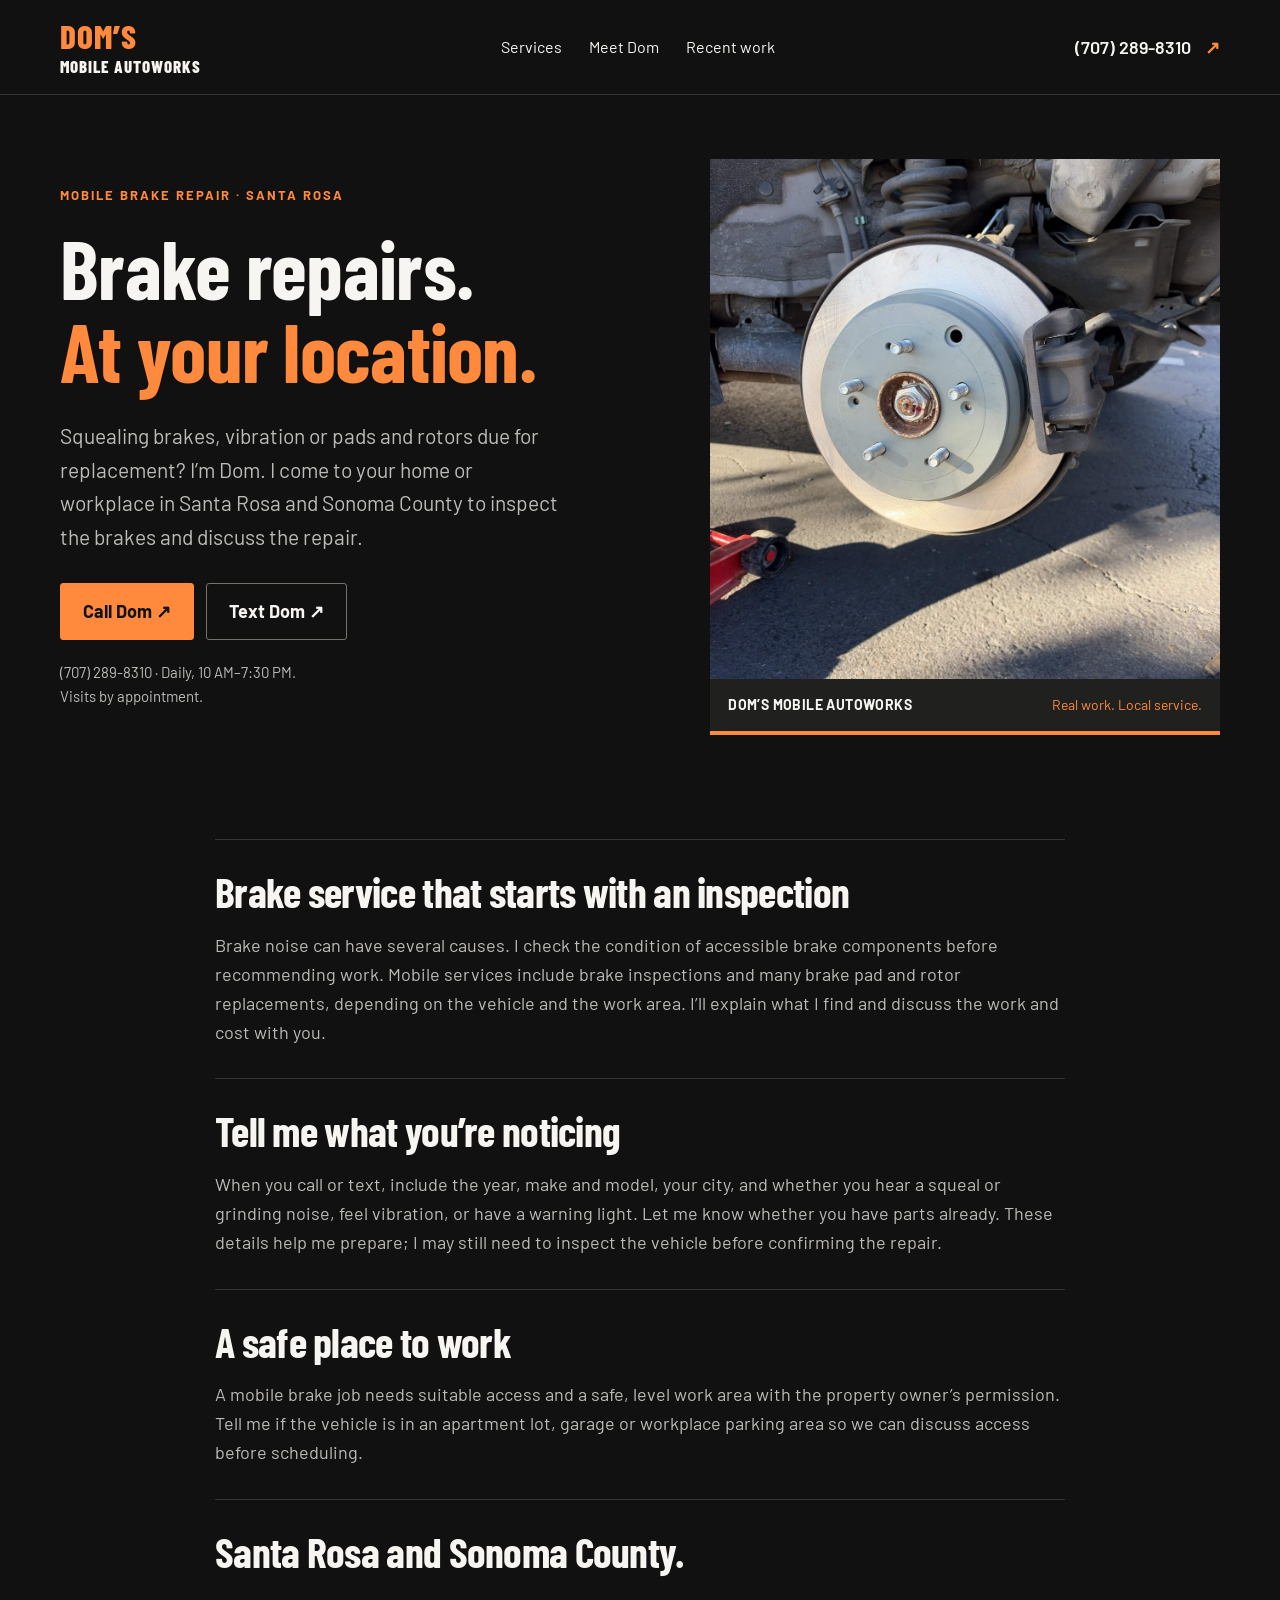
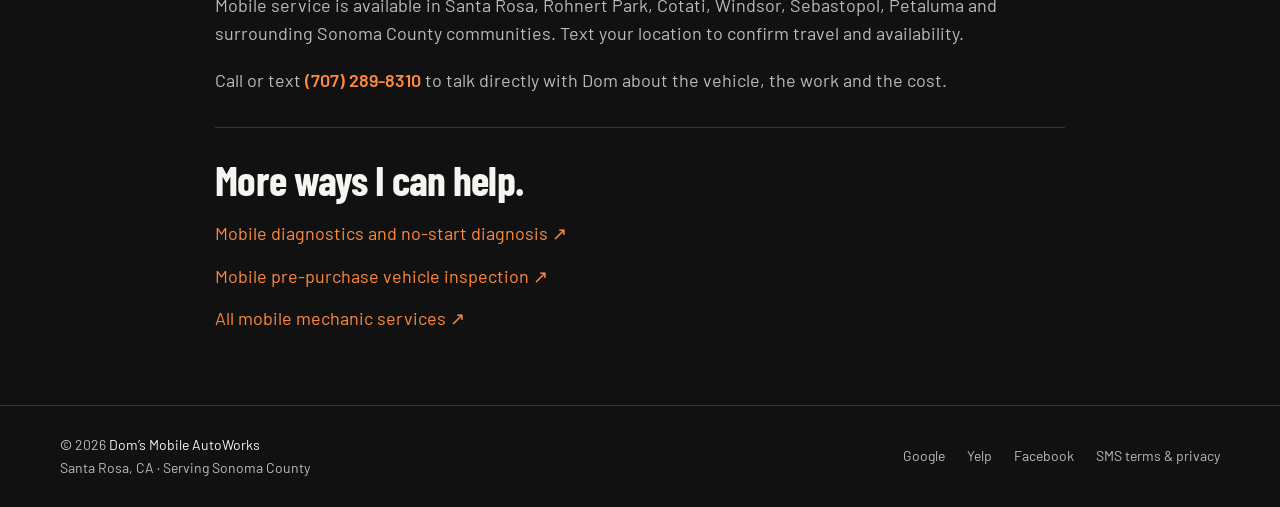
==== mobile-brake-repair-santa-rosa.html @ 8b66ed4b "Improve local service SEO and enable Search Console verification" ====
<!doctype html>
<html lang="en">
<head>
  <meta charset="utf-8">
  <meta name="viewport" content="width=device-width, initial-scale=1">
  <title>Mobile Brake Repair in Santa Rosa | Dom’s Mobile AutoWorks</title>
  <meta name="description" content="Mobile brake inspections, pads and rotor replacement in Santa Rosa and Sonoma County. Dom comes to your home or workplace. Call or text (707) 289-8310.">
  <link rel="canonical" href="https://domsmobileautoworks.com/mobile-brake-repair-santa-rosa.html">
  <meta name="theme-color" content="#111111">
  <meta name="robots" content="index, follow, max-image-preview:large">
  <meta property="og:type" content="website">
  <meta property="og:site_name" content="Dom’s Mobile AutoWorks">
  <meta property="og:title" content="Mobile Brake Repair in Santa Rosa | Dom’s Mobile AutoWorks">
  <meta property="og:description" content="Mobile brake inspections, pads and rotor replacement in Santa Rosa and Sonoma County. Dom comes to your home or workplace. Call or text (707) 289-8310.">
  <meta property="og:url" content="https://domsmobileautoworks.com/mobile-brake-repair-santa-rosa.html">
  <meta property="og:image" content="https://domsmobileautoworks.com/photos/brakes-after.jpg">
  <meta property="og:image:alt" content="A new rear brake rotor installed during Dom’s on-site Honda brake repair">
  <meta name="twitter:card" content="summary_large_image">
  <link rel="preconnect" href="https://fonts.googleapis.com">
  <link rel="preconnect" href="https://fonts.gstatic.com" crossorigin>
  <link href="https://fonts.googleapis.com/css2?family=Barlow+Condensed:wght@600;700;800&family=Barlow:wght@400;500;600;700&display=swap" rel="stylesheet">
  <link rel="stylesheet" href="styles.css">
  <script type="application/ld+json">
{
  "@context": "https://schema.org",
  "@type": "AutoRepair",
  "@id": "https://domsmobileautoworks.com/#business",
  "name": "Dom’s Mobile AutoWorks",
  "url": "https://domsmobileautoworks.com/",
  "telephone": "+17072898310",
  "image": "https://domsmobileautoworks.com/photos/dom-at-work.jpg",
  "foundingDate": "2025",
  "description": "Mobile automotive diagnostics and repairs at your location in Santa Rosa and Sonoma County.",
  "address": {
    "@type": "PostalAddress",
    "addressLocality": "Santa Rosa",
    "addressRegion": "CA",
    "addressCountry": "US"
  },
  "areaServed": [
    "Santa Rosa",
    "Sonoma County",
    "Rohnert Park",
    "Cotati",
    "Petaluma",
    "Windsor",
    "Sebastopol"
  ],
  "sameAs": [
    "https://www.yelp.com/biz/doms-mobile-autoworks-santa-rosa",
    "https://www.facebook.com/61595489049668",
    "https://www.google.com/maps/place/Dom's+Mobile+AutoWorks/data=!4m2!3m1!1s0x0:0x37c540a31453d861"
  ],
  "hasOfferCatalog": {
    "@type": "OfferCatalog",
    "name": "Mobile mechanic services",
    "itemListElement": [
      {
        "@type": "Offer",
        "itemOffered": {
          "@type": "Service",
          "name": "Vehicle diagnostics and no-start diagnosis"
        }
      },
      {
        "@type": "Offer",
        "itemOffered": {
          "@type": "Service",
          "name": "Brake repair"
        }
      },
      {
        "@type": "Offer",
        "itemOffered": {
          "@type": "Service",
          "name": "Battery, starter and alternator testing and replacement"
        }
      },
      {
        "@type": "Offer",
        "itemOffered": {
          "@type": "Service",
          "name": "Cooling system repair"
        }
      },
      {
        "@type": "Offer",
        "itemOffered": {
          "@type": "Service",
          "name": "Suspension and steering repair"
        }
      },
      {
        "@type": "Offer",
        "itemOffered": {
          "@type": "Service",
          "name": "Tune-ups and maintenance"
        }
      },
      {
        "@type": "Offer",
        "itemOffered": {
          "@type": "Service",
          "name": "Pre-purchase vehicle inspection"
        }
      }
    ]
  },
  "email": "booking@domsmobileautoworks.com",
  "hasMap": "https://www.google.com/maps/place/Dom's+Mobile+AutoWorks/data=!4m2!3m1!1s0x0:0x37c540a31453d861",
  "openingHoursSpecification": [
    {
      "@type": "OpeningHoursSpecification",
      "dayOfWeek": [
        "Monday",
        "Tuesday",
        "Wednesday",
        "Thursday",
        "Friday",
        "Saturday",
        "Sunday"
      ],
      "opens": "10:00",
      "closes": "19:30"
    }
  ]
}
  </script>

<script type="application/ld+json">{"@context": "https://schema.org", "@type": "Service", "@id": "https://domsmobileautoworks.com/mobile-brake-repair-santa-rosa.html#service", "name": "Mobile brake inspection and repair", "serviceType": "Mobile brake inspection and repair", "url": "https://domsmobileautoworks.com/mobile-brake-repair-santa-rosa.html", "provider": {"@id": "https://domsmobileautoworks.com/#business"}, "areaServed": ["Santa Rosa", "Sonoma County", "Rohnert Park", "Cotati", "Petaluma", "Windsor", "Sebastopol"], "description": "Mobile brake inspections, pads and rotor replacement in Santa Rosa and Sonoma County. Dom comes to your home or workplace. Call or text (707) 289-8310."}</script>
</head>
<body>
  <a class="skip-link" href="#main">Skip to content</a>
  <header class="site-header"><div class="container nav">
    <a class="brand" href="/" aria-label="Dom’s Mobile AutoWorks home"><span>DOM’S</span><span>MOBILE AUTOWORKS</span></a>
    <nav aria-label="Main navigation"><a href="/#services">Services</a><a href="/#about">Meet Dom</a><a href="/#work">Recent work</a></nav>
    <a class="header-call" href="tel:+17072898310">(707) 289-8310 <span aria-hidden="true">↗</span></a>
  </div></header>
  <main id="main">
    <section class="hero container" aria-labelledby="hero-title">
      <div class="hero-copy"><p class="eyebrow">MOBILE BRAKE REPAIR · SANTA ROSA</p><h1 id="hero-title">Brake repairs.<br><span>At your location.</span></h1><p class="intro">Squealing brakes, vibration or pads and rotors due for replacement? I’m Dom. I come to your home or workplace in Santa Rosa and Sonoma County to inspect the brakes and discuss the repair.</p><div class="actions"><a class="button primary" href="tel:+17072898310">Call Dom ↗</a><a class="button secondary" href="sms:+17072898310">Text Dom ↗</a></div><p class="hero-note">(707) 289-8310 · Daily, 10 AM–7:30 PM.<br>Visits by appointment.</p></div>
      <figure class="hero-photo"><img src="photos/brakes-after.jpg" alt="A new rear brake rotor installed during Dom’s on-site Honda brake repair" width="1200" height="1600" fetchpriority="high"><figcaption><span>DOM’S MOBILE AUTOWORKS</span><span>Real work. Local service.</span></figcaption></figure>
    </section>
    <div class="service-detail container"><section><h2>Brake service that starts with an inspection</h2><p>Brake noise can have several causes. I check the condition of accessible brake components before recommending work. Mobile services include brake inspections and many brake pad and rotor replacements, depending on the vehicle and the work area. I’ll explain what I find and discuss the work and cost with you.</p></section><section><h2>Tell me what you’re noticing</h2><p>When you call or text, include the year, make and model, your city, and whether you hear a squeal or grinding noise, feel vibration, or have a warning light. Let me know whether you have parts already. These details help me prepare; I may still need to inspect the vehicle before confirming the repair.</p></section><section><h2>A safe place to work</h2><p>A mobile brake job needs suitable access and a safe, level work area with the property owner’s permission. Tell me if the vehicle is in an apartment lot, garage or workplace parking area so we can discuss access before scheduling.</p></section>
      <section><h2>Santa Rosa and Sonoma County.</h2><p>Mobile service is available in Santa Rosa, Rohnert Park, Cotati, Windsor, Sebastopol, Petaluma and surrounding Sonoma County communities. Text your location to confirm travel and availability.</p><p>Call or text <a class="text-link" href="tel:+17072898310">(707) 289-8310</a> to talk directly with Dom about the vehicle, the work and the cost.</p></section>
      <nav class="related-services" aria-label="More mobile mechanic services"><h2>More ways I can help.</h2><a href="mobile-diagnostics-santa-rosa.html">Mobile diagnostics and no-start diagnosis ↗</a><a href="pre-purchase-inspection-sonoma-county.html">Mobile pre-purchase vehicle inspection ↗</a><a href="/#services">All mobile mechanic services ↗</a></nav>
    </div>
  </main>
  <footer class="site-footer"><div class="container footer-inner"><p>© <span id="year">2026</span> Dom’s Mobile AutoWorks<br><span>Santa Rosa, CA · Serving Sonoma County</span></p><div><a href="https://www.google.com/maps/place/Dom&#x27;s+Mobile+AutoWorks/data=!4m2!3m1!1s0x0:0x37c540a31453d861">Google</a><a href="https://www.yelp.com/biz/doms-mobile-autoworks-santa-rosa">Yelp</a><a href="https://www.facebook.com/61595489049668">Facebook</a><a href="sms-terms.html">SMS terms &amp; privacy</a></div></div></footer>
  <nav class="mobile-contact" aria-label="Call or text Dom"><a href="tel:+17072898310">Call Dom</a><a href="sms:+17072898310">Text Dom</a></nav>

</body>
</html>
---- styles.css ----
:root{color-scheme:dark;--bg:#111;--panel:#1a1a1a;--ink:#f7f5f1;--muted:#bdbbb7;--orange:#ff8a3d;--line:#383633;--max:1160px}
*,*::before,*::after{box-sizing:border-box}
html{scroll-behavior:smooth;scroll-padding-top:105px}
body{margin:0;background:var(--bg);color:var(--ink);font:18px/1.6 'Barlow',Arial,sans-serif}
a{color:inherit;text-decoration:none}a:hover{text-decoration:underline;text-underline-offset:5px}
img{display:block;max-width:100%;height:auto}figure,p,h1,h2,h3{margin:0}p+p{margin-top:18px}
:focus-visible{outline:3px solid var(--orange);outline-offset:5px}
.container{width:min(var(--max),calc(100% - 80px));margin-inline:auto}
.skip-link{position:fixed;top:12px;left:12px;z-index:20;background:var(--orange);color:#111;padding:12px;transform:translateY(-160%)}.skip-link:focus{transform:none}
.site-header{border-bottom:1px solid var(--line);background:var(--bg);position:sticky;top:0;z-index:10}
.nav{min-height:94px;display:flex;align-items:center;justify-content:space-between;gap:28px}
.brand{display:flex;flex-direction:column;font-family:'Barlow Condensed',Impact,sans-serif;font-weight:800;line-height:1;text-decoration:none!important;flex-shrink:0}
.brand span:first-child{color:var(--orange);font-size:33px;letter-spacing:1px}.brand span:last-child{font-size:17px;letter-spacing:1px;margin-top:5px}
.nav nav{display:flex;gap:27px;font-size:16px}.nav nav a{padding:12px 0}
.header-call{font-weight:600;font-size:18px;white-space:nowrap}.header-call span{color:var(--orange);margin-left:10px}
.hero{display:grid;grid-template-columns:1.15fr 1fr;align-items:center;gap:64px;padding-block:64px 72px}
.eyebrow{font-size:13px;line-height:1.5;letter-spacing:2px;font-weight:700;color:var(--orange);margin-bottom:20px;display:flex;align-items:center;gap:12px}
.short-line{display:inline-block;width:28px;height:2px;background:var(--orange);flex-shrink:0}
h1,h2{font-family:'Barlow Condensed',Impact,sans-serif;font-weight:700;line-height:1.02;letter-spacing:-.7px}h1{font-size:clamp(62px,6.4vw,87px)}h1 span,.contact h2 span{color:var(--orange)}h2{font-size:clamp(40px,4.5vw,58px)}h3{font-size:22px;line-height:1.25;font-weight:600}
.intro{font-size:21px;line-height:1.6;color:var(--muted);max-width:510px;margin-top:26px}
.actions{display:flex;flex-wrap:wrap;gap:12px;margin-top:30px}
.button{display:flex;align-items:center;justify-content:space-between;gap:28px;min-height:56px;padding:13px 22px;font-size:18px;font-weight:700;border:1px solid var(--orange);border-radius:3px;transition:background .15s}
.button:hover{text-decoration:none}.primary{background:var(--orange);color:#111}.primary:hover{background:#ffab73}.secondary{color:var(--ink);border-color:#77716b}.secondary:hover{background:#292623}
.hero-note{font-size:15px;color:var(--muted);margin-top:20px;max-width:390px}
.hero-photo{position:relative;border-bottom:4px solid var(--orange)}.hero-photo img{width:100%;height:520px;object-fit:cover;object-position:50% 65%}
.hero-photo figcaption{background:#20201f;padding:15px 18px;font-size:14px;display:flex;justify-content:space-between;gap:12px}.hero-photo figcaption span:first-child{font-weight:700;letter-spacing:.4px}.hero-photo figcaption span:last-child{color:var(--orange)}
.section{padding-block:76px}.services,.work{background:var(--panel);border-block:1px solid var(--line)}
.section-heading{display:flex;align-items:flex-end;justify-content:space-between;gap:40px;margin-bottom:36px}.section-heading .eyebrow{margin-bottom:12px}.section-heading>p{color:var(--muted);font-size:17px;max-width:370px}
.service-list{display:grid;grid-template-columns:1fr 1fr;column-gap:56px}.service-list article{border-top:1px solid #48443e;display:flex;gap:18px;padding-block:25px}.service-number{font-size:14px;color:var(--orange);font-weight:600;margin-top:3px}.service-list p{color:var(--muted);font-size:17px;max-width:420px;margin-top:8px}.service-note{color:var(--muted);font-size:16px;border-top:1px solid var(--line);padding-top:24px;margin-top:8px;max-width:850px}
.about{display:grid;grid-template-columns:1fr 1.05fr;gap:76px;align-items:center}.about-photo img{width:100%;height:440px;object-fit:cover;object-position:50% 73%}.about-photo figcaption{font-size:14px;color:var(--muted);margin-top:12px}.about-copy h2{margin-bottom:24px}.about-copy p:not(.eyebrow){color:var(--muted)}.text-link{display:inline-block;color:var(--orange);font-weight:600;margin-top:22px}.text-link span{margin-left:10px}
.work-grid{display:grid;grid-template-columns:1fr 1fr;gap:24px}.work-grid img{width:100%;height:340px;object-fit:cover;object-position:50% 60%}.work-grid figcaption{padding-top:15px;font-size:16px;display:flex;justify-content:space-between;gap:14px}.work-grid figcaption span{font-size:13px;letter-spacing:1px;color:var(--orange);font-weight:600}
.contact{display:grid;grid-template-columns:1.15fr 1fr;gap:80px;align-items:center}.contact h2{font-size:clamp(44px,4.8vw,64px)}.phone-number{display:inline-block;font-size:clamp(28px,3.5vw,42px);font-weight:600;letter-spacing:-.6px;margin-top:22px}.contact .actions{margin-top:24px}.contact-details ul{padding-left:23px;color:var(--muted);margin-block:18px 26px}.contact-details li{padding-left:5px;margin-block:7px}.contact-details li::marker{color:var(--orange)}.coverage{border-top:1px solid var(--line);padding-top:24px}.coverage p{color:var(--muted);margin-top:10px}.small{font-size:14px;color:var(--muted);margin-top:22px}
.site-footer{border-top:1px solid var(--line);padding-block:28px;font-size:14px}.footer-inner{display:flex;justify-content:space-between;align-items:center;gap:24px}.footer-inner p span{color:var(--muted)}.footer-inner>div{display:flex;flex-wrap:wrap;gap:22px;color:var(--muted)}.mobile-contact{display:none}
@media(min-width:1500px){.hero{padding-block:84px 92px}}
@media(max-width:960px){.container{width:calc(100% - 48px)}.nav{gap:18px}.nav nav{gap:18px}.hero{gap:32px;grid-template-columns:1fr 1fr}.hero-photo img{height:490px}.hero-photo figcaption{flex-direction:column;gap:2px}.intro{font-size:19px}.about,.contact{gap:40px}.service-list{column-gap:30px}.work-grid img{height:300px}}
@media(max-width:720px){html{scroll-padding-top:90px}.container{width:calc(100% - 40px)}.nav{min-height:80px}.nav nav{display:none}.brand span:first-child{font-size:28px}.brand span:last-child{font-size:14px;letter-spacing:.5px}.header-call{font-size:15px}.header-call span{margin-left:3px}.hero{grid-template-columns:1fr;gap:32px;padding-block:40px 44px}.hero h1{font-size:clamp(58px,11.8vw,78px)}.eyebrow{font-size:11px;letter-spacing:1.6px;margin-bottom:18px}.intro{font-size:19px;margin-top:22px;max-width:540px}.actions{margin-top:24px}.hero-copy .button{flex:1}.hero-note{font-size:14px;max-width:none;margin-top:16px}.hero-photo img{height:auto;max-height:520px;aspect-ratio:1/1.05;object-position:50% 68%}.hero-photo figcaption{flex-direction:row;font-size:12px}.section{padding-block:48px}.section-heading{display:block;margin-bottom:24px}.section-heading>p{margin-top:18px}.service-list{grid-template-columns:1fr}.service-list article{padding-block:22px}.service-list h3{font-size:21px}.service-list p{font-size:17px}.service-note{font-size:15px}.about{grid-template-columns:1fr;gap:30px}.about-photo{order:2}.about-photo img{height:auto;aspect-ratio:1.15/1;object-position:50% 73%}.about-copy h2{margin-bottom:20px}.work-grid{gap:16px}.work-grid img{height:auto;aspect-ratio:3/4}.work-grid figcaption{display:flex;flex-direction:column;font-size:14px;gap:5px}.work-grid figcaption span{font-size:11px}.contact{grid-template-columns:1fr;gap:36px}.contact h2{font-size:48px}.contact .button{flex:1}.contact-details h3{font-size:21px}.phone-number{font-size:34px}.footer-inner{align-items:flex-start;flex-direction:column;gap:20px}.footer-inner>div{gap:12px 22px}.site-footer{padding-block:28px 104px}.mobile-contact{display:grid;grid-template-columns:1fr 1fr;gap:10px;position:fixed;z-index:12;bottom:0;left:0;right:0;padding:10px 20px calc(10px + env(safe-area-inset-bottom));background:#111;border-top:1px solid var(--line)}.mobile-contact a{text-align:center;background:var(--orange);color:#111;border:1px solid var(--orange);font-size:17px;font-weight:700;padding:11px 8px;border-radius:3px}.mobile-contact a:last-child{background:#111;color:var(--ink);border-color:#77716b}}
@media(max-width:360px){.container{width:calc(100% - 32px)}.header-call{font-size:13px}.brand span:last-child{font-size:12px}.hero h1{font-size:54px}.hero-photo figcaption{flex-direction:column}.button{padding-inline:16px;gap:16px}.contact h2{font-size:42px}.phone-number{font-size:30px}}
@media(prefers-reduced-motion:reduce){html{scroll-behavior:auto}.button{transition:none}}

.questions{max-width:900px;padding-top:0}.questions h2{margin-bottom:28px}.questions details{border-top:1px solid var(--line);padding:20px 0}.questions summary{cursor:pointer;font-weight:600;font-size:20px}.questions details p{color:var(--muted);margin-top:14px}.questions a,.service-detail p a{color:var(--orange)}
.service-detail{max-width:850px;padding-bottom:72px}.service-detail section,.related-services{border-top:1px solid var(--line);padding-top:30px;margin-top:32px}.service-detail h2{font-size:clamp(32px,4vw,42px);margin-bottom:18px}.service-detail p{color:var(--muted)}.service-detail .text-link{margin-top:0}.related-services a{display:block;color:var(--orange);margin-top:14px}
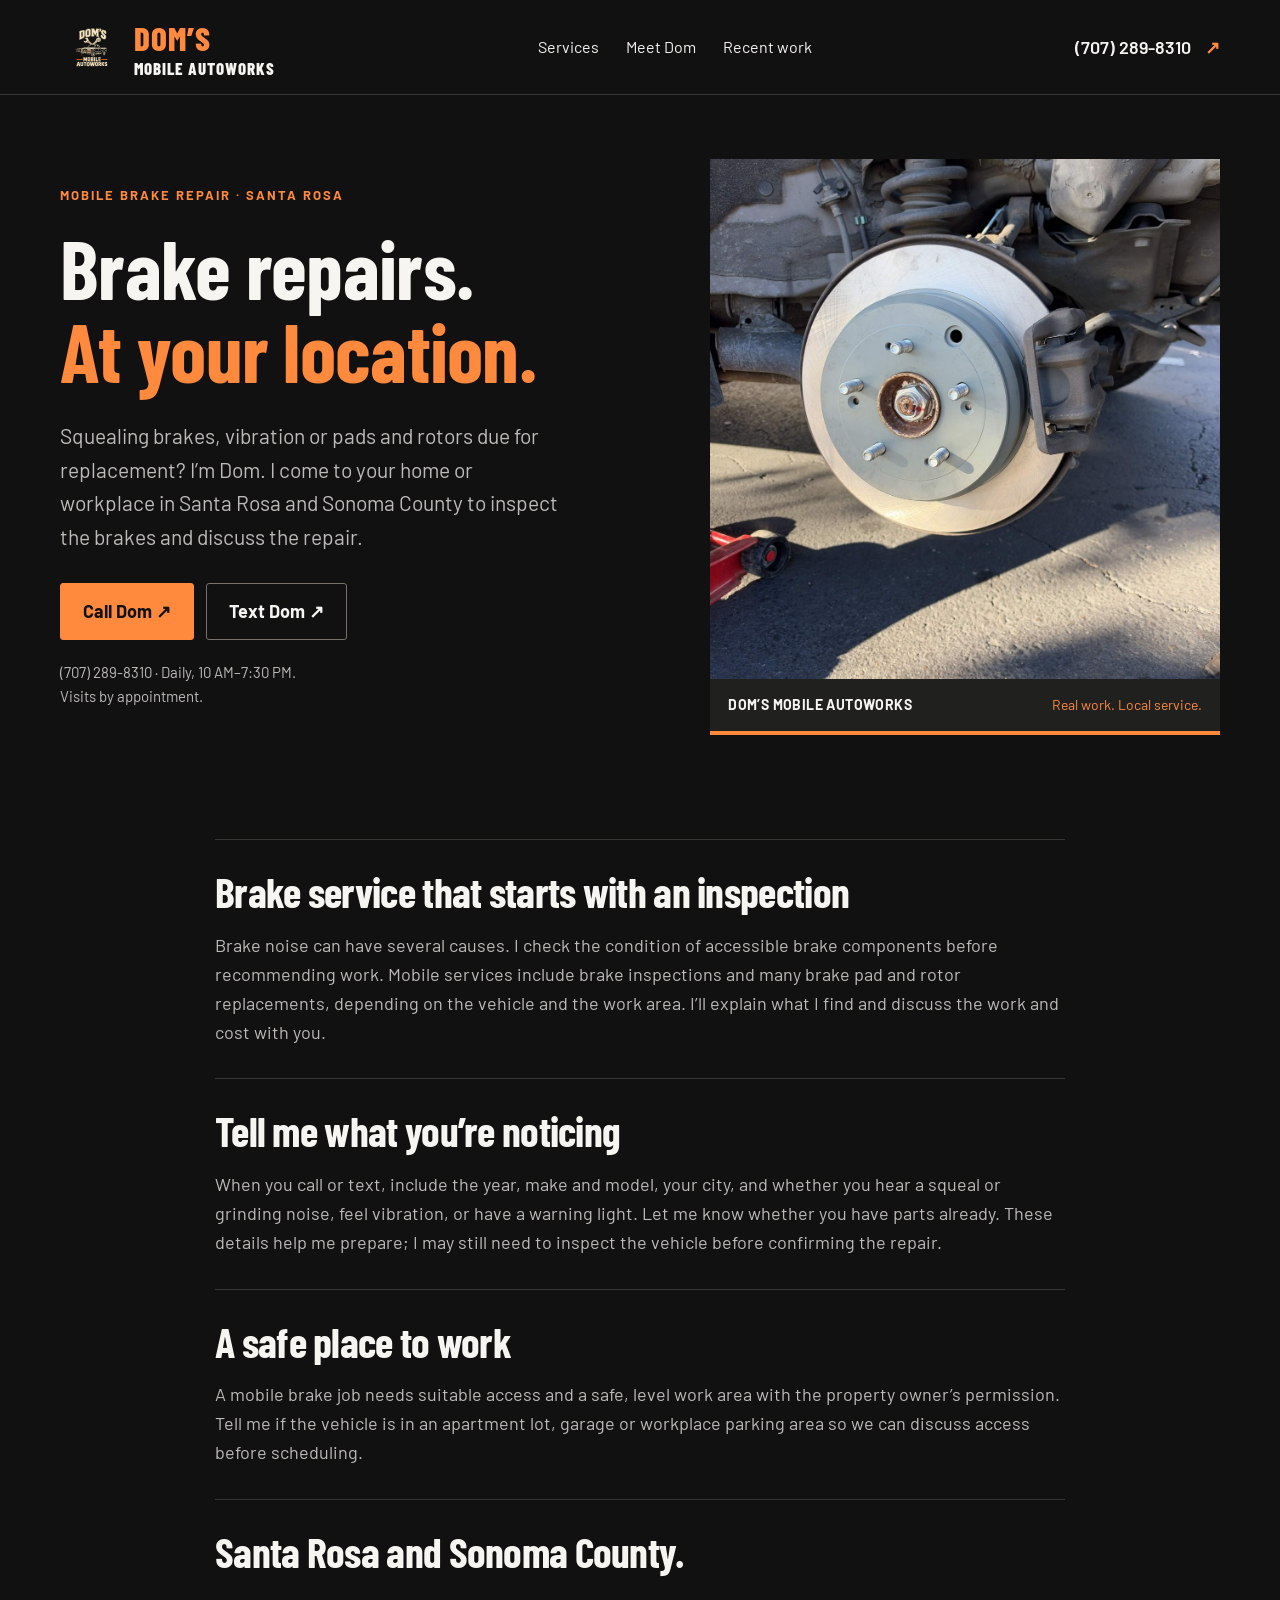
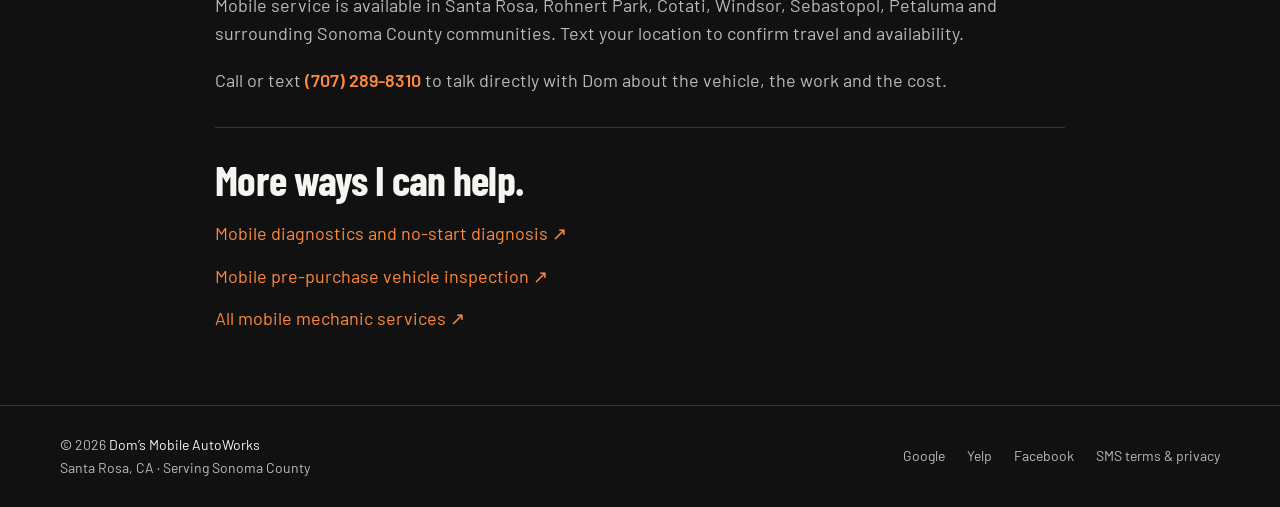
==== commit 5cd90806: "Strengthen service discovery and unify approved Ranger branding" ====
--- a/mobile-brake-repair-santa-rosa.html
+++ b/mobile-brake-repair-santa-rosa.html
@@ -6,6 +6,8 @@
   <title>Mobile Brake Repair in Santa Rosa | Dom’s Mobile AutoWorks</title>
   <meta name="description" content="Mobile brake inspections, pads and rotor replacement in Santa Rosa and Sonoma County. Dom comes to your home or workplace. Call or text (707) 289-8310.">
   <link rel="canonical" href="https://domsmobileautoworks.com/mobile-brake-repair-santa-rosa.html">
+  <link rel="icon" type="image/svg+xml" href="photos/doms-logo.svg">
+  <link rel="apple-touch-icon" href="photos/doms-logo.png">
   <meta name="theme-color" content="#111111">
   <meta name="robots" content="index, follow, max-image-preview:large">
   <meta property="og:type" content="website">
@@ -28,6 +30,7 @@
   "name": "Dom’s Mobile AutoWorks",
   "url": "https://domsmobileautoworks.com/",
   "telephone": "+17072898310",
+  "logo": "https://domsmobileautoworks.com/photos/doms-logo.png",
   "image": "https://domsmobileautoworks.com/photos/dom-at-work.jpg",
   "foundingDate": "2025",
   "description": "Mobile automotive diagnostics and repairs at your location in Santa Rosa and Sonoma County.",
@@ -132,7 +135,7 @@
 <body>
   <a class="skip-link" href="#main">Skip to content</a>
   <header class="site-header"><div class="container nav">
-    <a class="brand" href="/" aria-label="Dom’s Mobile AutoWorks home"><span>DOM’S</span><span>MOBILE AUTOWORKS</span></a>
+    <a class="brand" href="/" aria-label="Dom’s Mobile AutoWorks home"><img class="brand-logo" src="photos/doms-logo.svg" alt="" width="64" height="64"><span class="brand-name"><span>DOM’S</span><span>MOBILE AUTOWORKS</span></span></a>
     <nav aria-label="Main navigation"><a href="/#services">Services</a><a href="/#about">Meet Dom</a><a href="/#work">Recent work</a></nav>
     <a class="header-call" href="tel:+17072898310">(707) 289-8310 <span aria-hidden="true">↗</span></a>
   </div></header>
--- a/styles.css
+++ b/styles.css
@@ -39,3 +39,5 @@
 
 .questions{max-width:900px;padding-top:0}.questions h2{margin-bottom:28px}.questions details{border-top:1px solid var(--line);padding:20px 0}.questions summary{cursor:pointer;font-weight:600;font-size:20px}.questions details p{color:var(--muted);margin-top:14px}.questions a,.service-detail p a{color:var(--orange)}
 .service-detail{max-width:850px;padding-bottom:72px}.service-detail section,.related-services{border-top:1px solid var(--line);padding-top:30px;margin-top:32px}.service-detail h2{font-size:clamp(32px,4vw,42px);margin-bottom:18px}.service-detail p{color:var(--muted)}.service-detail .text-link{margin-top:0}.related-services a{display:block;color:var(--orange);margin-top:14px}
+
+.brand{flex-direction:row;align-items:center;gap:10px}.brand-logo{width:64px;height:64px;object-fit:contain;flex-shrink:0}.brand-name{display:flex;flex-direction:column}@media(max-width:600px){.brand-logo{width:48px;height:48px}.brand{gap:6px}}
